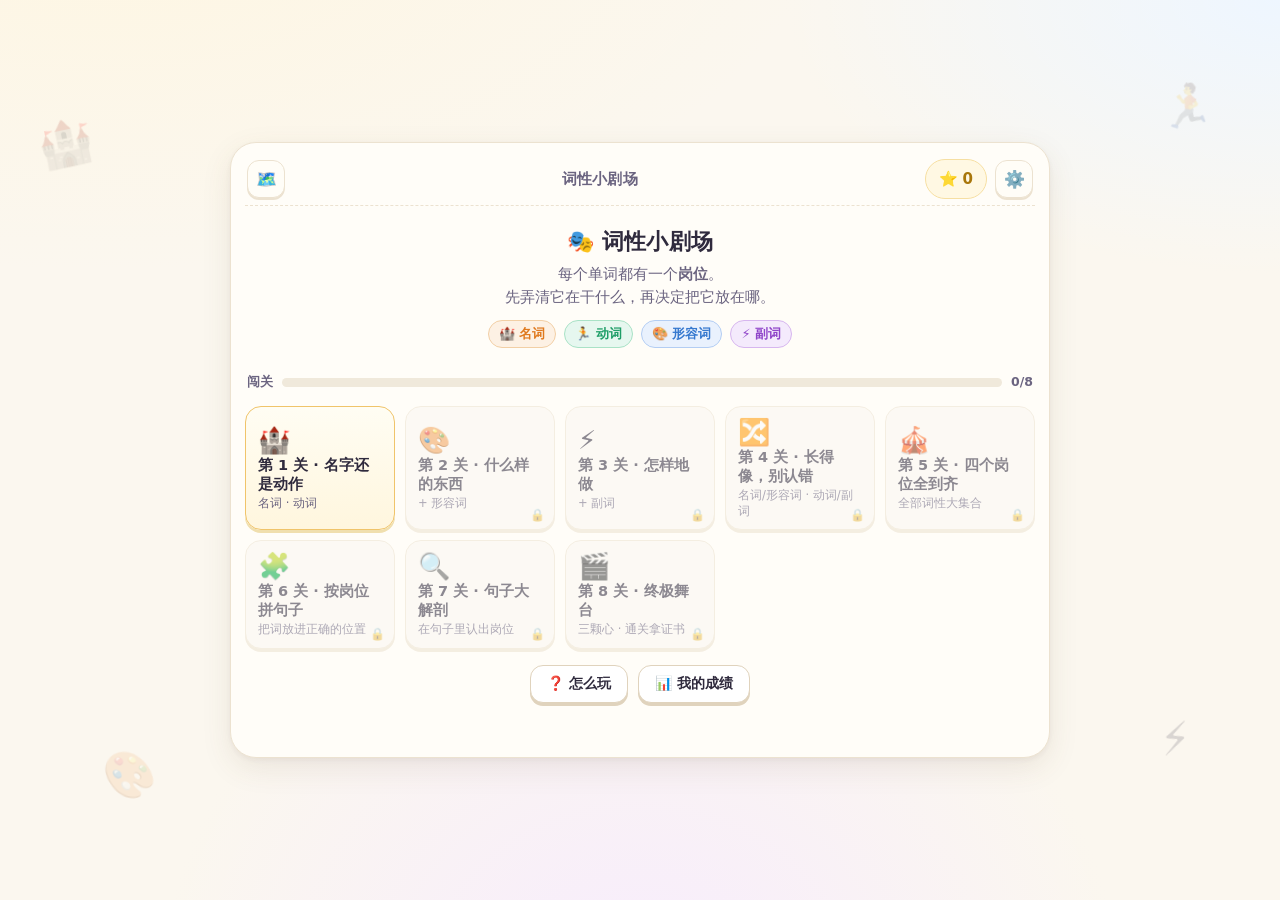
==== src/index.html @ 685d80a5 "词性小剧场：基于认知负荷与交替实例原则的小学英语词性闯关游戏" ====
<!DOCTYPE html>
<html lang="zh-CN">
<head>
<meta charset="UTF-8">
<meta name="viewport" content="width=device-width, initial-scale=1.0, viewport-fit=cover">
<meta name="theme-color" content="#fbf7ef">
<title>词性小剧场 · 小学生英语词性互动游戏</title>
<meta name="description" content="用认知负荷理论与交替实例原则设计的英语词性学习游戏：名词、动词、形容词、副词，玩着玩着就会了。">
<meta name="apple-mobile-web-app-capable" content="yes">
<meta name="apple-mobile-web-app-status-bar-style" content="default">
<link rel="icon" href="data:image/svg+xml,<svg xmlns='http://www.w3.org/2000/svg' viewBox='0 0 100 100'><text y='.9em' font-size='90'>🎭</text></svg>">
<link rel="stylesheet" href="style.css">
</head>
<body>
<div class="bg-deco" aria-hidden="true"><span>🏰</span><span>🏃</span><span>🎨</span><span>⚡</span></div>

<main class="app">
  <header class="topbar">
    <button class="ghost-btn" id="btnHome" title="回到地图" aria-label="回到地图">🗺️</button>
    <div class="ttl" id="ttl">词性小剧场</div>
    <div class="hearts" id="hearts" hidden aria-label="剩余爱心"></div>
    <div class="stars" id="stars" aria-label="星星数">⭐ <span id="starNum">0</span></div>
    <button class="ghost-btn" id="btnSet" title="设置" aria-label="设置">⚙️</button>
  </header>

  <section class="stage" id="stage" aria-live="polite"></section>
  <div class="hint" id="hint" aria-live="polite"></div>
</main>

<div id="sheetRoot"></div>
<div class="toast" id="toast" role="status" aria-live="polite"></div>

<script src="app.js"></script>
</body>
</html>
---- src/style.css ----
/* ============================================================
   词性小剧场 · Word Theater
   认知负荷理论 + 交替实例原则 的互动英语词性游戏
   ============================================================ */

:root{
  --ink:#2f2a3d;
  --sub:#6b6480;
  --paper:#fffdf8;
  --line:#ece2d0;
  --line-2:#e0d3bd;

  --n:#e07a1f;      /* 名词 orange */
  --n-bg:#fdf1e4;
  --n-line:#f2cfa5;

  --v:#1f9e68;      /* 动词 green */
  --v-bg:#e6f7ef;
  --v-line:#a9e2c6;

  --a:#3679cf;      /* 形容词 blue */
  --a-bg:#e9f1fd;
  --a-line:#b3cdf3;

  --d:#8f45c9;      /* 副词 purple */
  --d-bg:#f4eafc;
  --d-line:#d7b6ef;

  --gold:#f7b731;
  --gold-dark:#d99413;
  --red:#e5484d;
  --green:#22a06b;

  --shadow: 0 10px 30px rgba(96,74,52,.10), 0 2px 6px rgba(96,74,52,.06);
  --chunk: 0 4px 0 var(--line-2);

  --r-lg:26px;
  --r-md:18px;
  --r-sm:12px;
}

*{box-sizing:border-box;-webkit-tap-highlight-color:transparent}
html,body{margin:0;padding:0}

body{
  font-family:"PingFang SC","Hiragino Sans GB","Microsoft YaHei","Noto Sans SC",system-ui,-apple-system,sans-serif;
  color:var(--ink);
  background:
    radial-gradient(1200px 600px at 8% -10%, #fef6e2 0%, rgba(254,246,226,0) 60%),
    radial-gradient(900px 500px at 100% 0%, #eef6ff 0%, rgba(238,246,255,0) 55%),
    radial-gradient(800px 700px at 50% 110%, #f7ecfd 0%, rgba(247,236,253,0) 60%),
    #fbf7ef;
  min-height:100dvh;
  display:flex;
  align-items:center;
  justify-content:center;
  padding:14px;
  line-height:1.6;
  -webkit-font-smoothing:antialiased;
}

/* 背景小装饰 */
.bg-deco{position:fixed;inset:0;pointer-events:none;overflow:hidden;z-index:0}
.bg-deco span{position:absolute;font-size:44px;opacity:.16;filter:blur(.3px)}
.bg-deco span:nth-child(1){left:3%;top:12%;transform:rotate(-12deg)}
.bg-deco span:nth-child(2){right:5%;top:8%;transform:rotate(9deg)}
.bg-deco span:nth-child(3){left:8%;bottom:10%;transform:rotate(6deg)}
.bg-deco span:nth-child(4){right:7%;bottom:14%;transform:rotate(-8deg)}

.app{
  position:relative;z-index:1;
  width:100%;
  max-width:820px;
  background:var(--paper);
  border:1px solid var(--line);
  border-radius:var(--r-lg);
  box-shadow:var(--shadow);
  padding:14px 14px 16px;
  display:flex;
  flex-direction:column;
  gap:12px;
  overflow:hidden;
}

/* ---------------- 顶栏 ---------------- */
.topbar{
  display:flex;align-items:center;gap:8px;
  padding:2px 2px 6px;
  border-bottom:1px dashed var(--line);
}
.ttl{
  flex:1;text-align:center;
  font-weight:800;font-size:15px;letter-spacing:.3px;
  color:var(--sub);
  white-space:nowrap;overflow:hidden;text-overflow:ellipsis;
}
.ghost-btn{
  border:1px solid var(--line);
  background:#fffdf7;
  border-radius:12px;
  width:38px;height:38px;
  font-size:17px;line-height:1;
  cursor:pointer;
  box-shadow:0 2px 0 var(--line);
  transition:transform .12s ease, box-shadow .12s ease, background .12s;
  flex:none;
}
.ghost-btn:hover{background:#fff;transform:translateY(-1px)}
.ghost-btn:active{transform:translateY(1px);box-shadow:0 1px 0 var(--line)}
.stars{
  display:flex;align-items:center;gap:5px;
  font-weight:800;font-size:15px;color:#a8760a;
  background:#fff8e3;border:1px solid #f6dfa2;
  padding:7px 13px;border-radius:999px;
  flex:none;
  transition:transform .2s;
}
.stars.pop{transform:scale(1.18)}
.hearts{
  display:flex;align-items:center;gap:1px;flex:none;
  font-size:13px;line-height:1;
  padding:0 1px;
}
.hearts span{transition:transform .25s, opacity .25s, filter .25s}
.hearts span.gone{opacity:.3;filter:grayscale(1) opacity(.55);transform:scale(.78)}
.hearts.pop{animation:pop .35s}

/* ---------------- 舞台 ---------------- */
.stage{
  min-height:430px;
  display:flex;flex-direction:column;
  gap:12px;
  animation:fadeUp .34s cubic-bezier(.2,.9,.3,1.05);
}
@keyframes fadeUp{from{opacity:0;transform:translateY(14px)}to{opacity:1;transform:none}}

.hint{
  min-height:26px;
  text-align:center;
  font-size:13.5px;color:var(--sub);
}
.hint b{color:var(--ink)}

/* ---------------- 通用文字 ---------------- */
.h2{font-size:19px;font-weight:800;margin:0;letter-spacing:.2px}
.h3{font-size:16px;font-weight:800;margin:0}
.lead{font-size:14.5px;color:var(--sub);margin:0}
.center{text-align:center}
.row{display:flex;align-items:center;gap:10px;flex-wrap:wrap}
.row.center{justify-content:center}
.spacer{flex:1}
.mono-num{font-variant-numeric:tabular-nums}

/* ---------------- 角色徽章 ---------------- */
.role{
  display:inline-flex;align-items:center;gap:5px;
  font-weight:800;font-size:13px;
  padding:3px 10px;border-radius:999px;
  border:1.5px solid transparent;
  white-space:nowrap;
}
.role.n{color:var(--n);background:var(--n-bg);border-color:var(--n-line)}
.role.v{color:var(--v);background:var(--v-bg);border-color:var(--v-line)}
.role.a{color:var(--a);background:var(--a-bg);border-color:var(--a-line)}
.role.d{color:var(--d);background:var(--d-bg);border-color:var(--d-line)}

/* ---------------- 主按钮 ---------------- */
.btn{
  border:none;cursor:pointer;
  font-family:inherit;font-weight:800;font-size:16px;
  color:#fff;
  background:linear-gradient(180deg,#ffca49,#f2ad1d);
  padding:13px 26px;border-radius:16px;
  box-shadow:0 4px 0 #cf8e10, 0 8px 18px rgba(207,142,16,.22);
  transition:transform .1s ease, box-shadow .1s ease, filter .15s;
}
.btn:hover{filter:brightness(1.04)}
.btn:active{transform:translateY(3px);box-shadow:0 1px 0 #cf8e10}
.btn[disabled]{opacity:.45;box-shadow:0 4px 0 #cf8e10;cursor:not-allowed;filter:grayscale(.35)}
.btn.ghost{
  background:#fff;color:var(--ink);
  border:1.5px solid var(--line-2);
  box-shadow:0 3px 0 var(--line-2);
  font-size:14.5px;padding:10px 18px;
}
.btn.ghost:active{box-shadow:0 1px 0 var(--line-2)}
.btn.small{font-size:14px;padding:9px 16px;border-radius:13px}
.btn:focus-visible,.ghost-btn:focus-visible,.wcard:focus-visible,.bucket:focus-visible,.chip:focus-visible,.opt:focus-visible{
  outline:3px solid #7ab7ff;outline-offset:3px;
}

/* ---------------- 卡片外壳 ---------------- */
.panel{
  background:#fff;
  border:1.5px solid var(--line);
  border-radius:var(--r-md);
  padding:14px;
  box-shadow:0 2px 0 var(--line);
}

/* ---------------- 关卡地图 ---------------- */
.map-grid{display:grid;grid-template-columns:repeat(auto-fill,minmax(150px,1fr));gap:10px}
.map-item{
  position:relative;
  text-align:left;cursor:pointer;
  font-family:inherit;
  background:#fff;border:1.5px solid var(--line);
  border-radius:16px;padding:12px 12px 10px;
  box-shadow:0 3px 0 var(--line);
  transition:transform .12s ease, box-shadow .12s, border-color .12s;
  color:var(--ink);
}
.map-item:hover{transform:translateY(-2px);box-shadow:0 6px 0 var(--line)}
.map-item:active{transform:translateY(1px);box-shadow:0 1px 0 var(--line)}
.map-item .mi-emoji{font-size:26px;line-height:1}
.map-item .mi-name{font-weight:800;font-size:14.5px;margin-top:3px}
.map-item .mi-desc{font-size:11.5px;color:var(--sub);margin-top:2px;line-height:1.35}
.map-item .mi-stars{position:absolute;top:8px;right:10px;font-size:12px;color:var(--gold-dark);font-weight:800}
.map-item.done{border-color:#cfe9d9;background:linear-gradient(180deg,#fbfffd,#f2fbf6)}
.map-item.locked{opacity:.55;cursor:not-allowed;background:#faf7f1}
.map-item.current{border-color:#f0c46a;background:linear-gradient(180deg,#fffdf3,#fff6de);box-shadow:0 3px 0 #f0dfae}
.map-item .lock{position:absolute;right:9px;bottom:7px;font-size:12px;opacity:.7}

/* ---------------- 单词卡 ---------------- */
.pool{
  display:grid;grid-template-columns:repeat(4,minmax(0,1fr));
  gap:9px;min-height:60px;
  padding:10px;border-radius:var(--r-md);
  background:repeating-linear-gradient(45deg,#fdfbf5,#fdfbf5 10px,#faf5ea 10px,#faf5ea 20px);
  border:1.5px dashed var(--line-2);
}
.wcard{
  position:relative;
  font-family:inherit;color:var(--ink);
  background:#fff;border:1.5px solid var(--line-2);
  border-radius:14px;padding:9px 6px 7px;
  text-align:center;cursor:pointer;
  box-shadow:0 3px 0 #e7dbc7;
  transition:transform .12s ease, box-shadow .12s, border-color .12s, background .12s;
  display:flex;flex-direction:column;align-items:center;gap:1px;
  min-height:76px;justify-content:center;
}
.wcard:hover{transform:translateY(-2px);box-shadow:0 5px 0 #e7dbc7}
.wcard:active{transform:translateY(1px);box-shadow:0 1px 0 #e7dbc7}
.wcard .wc-emoji{font-size:22px;line-height:1.1}
.wcard .wc-en{font-weight:800;font-size:16px;letter-spacing:.2px;max-width:100%;overflow-wrap:anywhere}
.wcard .wc-zh{font-size:11.5px;color:var(--sub);line-height:1.2}
.wcard.sel{
  border-color:#f0ad2b;background:#fffaec;
  box-shadow:0 0 0 3px #ffe9b5, 0 4px 0 #ecd39a;
  transform:translateY(-3px) scale(1.03);
}
.wcard.used{opacity:.28;pointer-events:none;filter:grayscale(.5)}
.wcard.wrong{animation:shake .38s}
.wcard.ok{animation:pop .32s}
@keyframes shake{
  0%,100%{transform:translateX(0)}
  20%{transform:translateX(-7px) rotate(-2deg)}
  45%{transform:translateX(6px) rotate(2deg)}
  70%{transform:translateX(-4px)}
}
@keyframes pop{0%{transform:scale(1)}45%{transform:scale(1.14)}100%{transform:scale(1)}}

/* ---------------- 分类桶 ---------------- */
.buckets{display:grid;grid-template-columns:1fr 1fr;gap:10px}
.buckets.one-col{grid-template-columns:1fr}
.bucket{
  border-radius:var(--r-md);
  border:2px dashed var(--line-2);
  background:#fff;
  padding:10px;
  min-height:112px;
  cursor:pointer;
  font-family:inherit;color:inherit;text-align:left;
  transition:border-color .15s, background .15s, transform .12s;
  display:flex;flex-direction:column;gap:7px;
}
.bucket:hover{transform:translateY(-1px)}
.bucket .b-head{display:flex;align-items:center;gap:6px;font-weight:800;font-size:14px}
.bucket .b-count{margin-left:auto;font-size:12px;font-weight:700;color:var(--sub)}
.bucket .b-items{display:flex;flex-wrap:wrap;gap:6px;align-content:flex-start;min-height:34px}
.bucket.b-n{border-color:var(--n-line);background:linear-gradient(180deg,#fffaf5,var(--n-bg))}
.bucket.b-v{border-color:var(--v-line);background:linear-gradient(180deg,#f7fffb,var(--v-bg))}
.bucket.b-a{border-color:var(--a-line);background:linear-gradient(180deg,#f9fcff,var(--a-bg))}
.bucket.b-d{border-color:var(--d-line);background:linear-gradient(180deg,#fdf9ff,var(--d-bg))}
.bucket.flash{animation:pop .4s}
.bucket.hintable{border-style:solid}
.mini{
  display:inline-flex;align-items:center;gap:4px;
  font-size:12.5px;font-weight:700;
  padding:4px 9px;border-radius:10px;
  background:#fff;border:1.5px solid var(--line-2);
  animation:pop .3s;
}
.mini.n{border-color:var(--n-line);color:var(--n);background:#fff}
.mini.v{border-color:var(--v-line);color:var(--v)}
.mini.a{border-color:var(--a-line);color:var(--a)}
.mini.d{border-color:var(--d-line);color:var(--d)}

/* ---------------- 句子拼装 ---------------- */
.sentence{
  display:flex;align-items:center;justify-content:center;
  gap:8px;flex-wrap:wrap;
  padding:14px 10px;
  border-radius:var(--r-md);
  background:linear-gradient(180deg,#fffdf6,#fff9ea);
  border:1.5px solid #f3e6c9;
}
.slot{
  min-width:118px;min-height:72px;
  border:2.5px dashed #ddcba6;
  border-radius:14px;
  background:#fff;
  display:flex;flex-direction:column;align-items:center;justify-content:center;
  padding:6px 10px;cursor:pointer;
  transition:border-color .15s, background .15s, transform .12s;
  font-family:inherit;color:var(--ink);
}
.slot .s-ph{font-size:12px;color:#b6a687;font-weight:700}
.slot .s-lab{font-size:10.5px;color:#c0b193;margin-top:2px}
.slot:hover{background:#fffaee}
.slot.filled{border-style:solid;border-color:#f0c46a;background:#fffdf4;box-shadow:0 3px 0 #f3e6c9}
.slot.filled .s-en{font-weight:800;font-size:17px}
.slot.filled .s-zh{font-size:11.5px;color:var(--sub)}
.slot.ok{border-color:var(--green);background:#f2fcf7;box-shadow:0 3px 0 #cbeadd}
.slot.bad{animation:shake .4s;border-color:var(--red);background:#fff5f5}
.plus{font-size:20px;color:#cbb894;font-weight:800}

.stage-scene{
  position:relative;
  height:150px;
  border-radius:var(--r-md);
  background:linear-gradient(180deg,#eef7ff,#f8fcff 65%,#f0f8ee);
  border:1.5px solid #dbeaf6;
  overflow:hidden;
  display:flex;align-items:center;justify-content:center;
}
.scene-actor{
  font-size:44px;line-height:1;
  position:absolute;bottom:34px;left:12%;
  transition:transform .4s cubic-bezier(.4,1.4,.5,1), font-size .3s, filter .3s;
  transform-origin:center bottom;
}
.scene-ground{
  position:absolute;left:0;right:0;bottom:26px;height:3px;
  background:repeating-linear-gradient(90deg,#cfe3d2 0 10px,transparent 10px 20px);
}
.scene-label{
  position:absolute;top:9px;left:12px;
  font-size:12px;font-weight:700;color:#7899b5;
  background:#ffffffee;border-radius:999px;padding:2px 10px;
}
.scene-sentence{
  position:absolute;bottom:8px;left:0;right:0;text-align:center;
  font-weight:800;font-size:17px;color:#2f5f80;letter-spacing:.3px;
}
.scene-sentence .hl-n{color:var(--n)}
.scene-sentence .hl-v{color:var(--v)}
.scene-sentence .hl-a{color:var(--a)}
.scene-sentence .hl-d{color:var(--d)}

@keyframes walkFast{0%{transform:translateX(0)}100%{transform:translateX(360px)}}
@keyframes walkSlow{0%{transform:translateX(0)}100%{transform:translateX(300px)}}
@keyframes hop{0%,100%{transform:translateY(0)}50%{transform:translateY(-26px)}}
.act-fast{animation:walkFast 1.5s linear forwards}
.act-slow{animation:walkSlow 4.2s linear forwards}
.act-jump{animation:hop .7s ease-in-out 2}

/* ---------------- 选择题 ---------------- */
.opts{display:grid;gap:9px}
.opts.two{grid-template-columns:1fr 1fr}
.opt{
  font-family:inherit;color:var(--ink);text-align:left;
  background:#fff;border:1.5px solid var(--line-2);
  border-radius:14px;padding:13px 15px;
  cursor:pointer;font-size:16px;font-weight:700;
  box-shadow:0 3px 0 var(--line-2);
  transition:transform .12s, box-shadow .12s, border-color .12s, background .12s;
  display:flex;align-items:center;gap:9px;
}
.opt:hover{transform:translateY(-1px);box-shadow:0 5px 0 var(--line-2)}
.opt:active{transform:translateY(2px);box-shadow:0 1px 0 var(--line-2)}
.opt .o-key{
  flex:none;width:24px;height:24px;border-radius:8px;
  background:#f4efe4;color:#9c8b6d;
  display:grid;place-items:center;font-size:12.5px;font-weight:800;
}
.opt.right{border-color:var(--green);background:#f1fbf6;box-shadow:0 3px 0 #bfe6d5}
.opt.right .o-key{background:#d6f2e5;color:#1c7f57}
.opt.wrong{border-color:var(--red);background:#fff5f5;box-shadow:0 3px 0 #f2c6c7;animation:shake .38s}
.opt[disabled]{cursor:default}

/* ---------------- 句子解剖 ---------------- */
.chips{display:flex;flex-wrap:wrap;gap:8px;justify-content:center;padding:12px 8px;
  background:linear-gradient(180deg,#fffdf6,#fff9ea);border:1.5px solid #f3e6c9;border-radius:var(--r-md)}
.chip{
  font-family:inherit;font-size:19px;font-weight:800;color:var(--ink);
  background:#fff;border:1.5px solid var(--line-2);border-radius:12px;
  padding:8px 14px;cursor:pointer;
  box-shadow:0 3px 0 #e7dbc7;
  transition:transform .12s, box-shadow .12s, border-color .12s, background .12s;
  display:inline-flex;align-items:center;gap:6px;
}
.chip:hover{transform:translateY(-2px);box-shadow:0 5px 0 #e7dbc7}
.chip:active{transform:translateY(1px);box-shadow:0 1px 0 #e7dbc7}
.chip .c-tag{font-size:10.5px;font-weight:800;padding:1px 6px;border-radius:999px;background:#f4efe4;color:#a3906e}
.chip.found{cursor:default;transform:none}
.chip.found.n{border-color:var(--n);background:var(--n-bg);box-shadow:0 3px 0 var(--n-line)}
.chip.found.v{border-color:var(--v);background:var(--v-bg);box-shadow:0 3px 0 var(--v-line)}
.chip.found.a{border-color:var(--a);background:var(--a-bg);box-shadow:0 3px 0 var(--a-line)}
.chip.found.d{border-color:var(--d);background:var(--d-bg);box-shadow:0 3px 0 var(--d-line)}
.chip.found.n .c-tag{background:var(--n);color:#fff}
.chip.found.v .c-tag{background:var(--v);color:#fff}
.chip.found.a .c-tag{background:var(--a);color:#fff}
.chip.found.d .c-tag{background:var(--d);color:#fff}
.chip.wrong{animation:shake .38s}

/* ---------------- 说明双卡 ---------------- */
.duo{display:grid;grid-template-columns:1fr 1fr;gap:10px}
.info-card{
  border-radius:var(--r-md);padding:13px;border:1.5px solid var(--line);
  background:#fff;display:flex;flex-direction:column;gap:7px;
}
.info-card.n{background:linear-gradient(180deg,#fffaf5,var(--n-bg));border-color:var(--n-line)}
.info-card.v{background:linear-gradient(180deg,#f7fffb,var(--v-bg));border-color:var(--v-line)}
.info-card.a{background:linear-gradient(180deg,#f9fcff,var(--a-bg));border-color:var(--a-line)}
.info-card.d{background:linear-gradient(180deg,#fdf9ff,var(--d-bg));border-color:var(--d-line)}
.info-card .ic-emoji{font-size:27px;line-height:1}
.info-card .ic-name{font-weight:800;font-size:15.5px;display:flex;align-items:center;gap:6px;flex-wrap:wrap}
.info-card .ic-ask{font-size:12.5px;color:var(--sub);line-height:1.45}
.eg-list{display:flex;flex-wrap:wrap;gap:6px}
.eg{
  font-family:inherit;cursor:pointer;color:var(--ink);
  background:#fffffff0;border:1.5px solid var(--line-2);border-radius:11px;
  padding:5px 10px;font-size:13.5px;font-weight:700;
  transition:transform .12s, box-shadow .12s;
  box-shadow:0 2px 0 #e7dbc7;
}
.eg:hover{transform:translateY(-1px);box-shadow:0 4px 0 #e7dbc7}
.eg:active{transform:translateY(1px);box-shadow:0 1px 0 #e7dbc7}

/* ---------------- 进度 ---------------- */
.bar-wrap{display:flex;align-items:center;gap:9px;font-size:12.5px;color:var(--sub);font-weight:700}
.bar{flex:1;height:9px;border-radius:999px;background:#f0e9db;overflow:hidden}
.bar>i{display:block;height:100%;width:0;border-radius:999px;
  background:linear-gradient(90deg,#ffd66b,#f5b02a);transition:width .35s cubic-bezier(.2,.9,.3,1)}

/* ---------------- 提示气泡 / 反馈 ---------------- */
.fb{
  border-radius:14px;padding:10px 14px;
  font-size:14px;font-weight:700;
  display:flex;align-items:center;gap:8px;
  animation:fadeUp .25s;
}
.fb.ok{background:#effaf3;border:1.5px solid #bfe7d3;color:#1a7d55}
.fb.bad{background:#fff6f4;border:1.5px solid #f6cfc9;color:#b8362b}
.fb.tip{background:#f6f9ff;border:1.5px solid #cfe0f7;color:#2c5a91;font-weight:600}

/* ---------------- 弹层 ---------------- */
.sheet{
  position:fixed;inset:0;z-index:60;
  background:rgba(47,42,61,.42);
  backdrop-filter:blur(3px);
  display:flex;align-items:center;justify-content:center;
  padding:16px;
  animation:fadeIn .2s;
}
@keyframes fadeIn{from{opacity:0}to{opacity:1}}
.sheet-card{
  background:var(--paper);
  border-radius:24px;
  padding:22px 20px;
  width:100%;max-width:420px;
  text-align:center;
  box-shadow:0 24px 60px rgba(47,42,61,.3);
  animation:popIn .32s cubic-bezier(.2,1.3,.4,1);
  max-height:88dvh;overflow:auto;
}
@keyframes popIn{from{transform:scale(.88) translateY(14px);opacity:0}to{transform:none;opacity:1}}
.sheet-card .big{font-size:46px;line-height:1}
.sheet-card h3{margin:8px 0 4px;font-size:19px}
.sheet-card p{margin:0;font-size:14px;color:var(--sub)}

.toast{
  position:fixed;left:50%;bottom:24px;transform:translate(-50%,20px);
  background:#2f2a3d;color:#fff;font-size:14px;font-weight:700;
  padding:10px 18px;border-radius:999px;z-index:80;
  opacity:0;pointer-events:none;transition:opacity .22s, transform .22s;
  max-width:88vw;text-align:center;
}
.toast.show{opacity:1;transform:translate(-50%,0)}

/* ---------------- 道具 / 证书 ---------------- */
.props{display:grid;grid-template-columns:repeat(4,58px);gap:10px 14px;justify-content:center;padding:8px 0}
.prop{
  width:58px;height:58px;border-radius:16px;
  background:#fff;border:1.5px solid var(--line);
  display:grid;place-items:center;font-size:26px;
  box-shadow:0 3px 0 var(--line);
  animation:pop .45s;
}
.prop.empty{opacity:.32;filter:grayscale(1);box-shadow:none;background:#faf7f1}
.cert{
  background:linear-gradient(180deg,#fffdf4,#fff5dc);
  border:3px double #e5c67a;border-radius:18px;padding:18px 16px;
}
.cert .ct-title{font-size:13px;letter-spacing:2px;color:#b08831;font-weight:800}
.cert .ct-name{font-size:22px;font-weight:900;margin:6px 0 2px}
.cert .ct-desc{font-size:12.5px;color:#8a7653}
input.nameInput{
  font-family:inherit;font-size:16px;font-weight:700;color:var(--ink);
  border:1.5px solid var(--line-2);border-radius:12px;
  padding:10px 14px;width:100%;text-align:center;background:#fff;
}
input.nameInput:focus{outline:3px solid #ffe0a3;outline-offset:1px}

/* ---------------- 尺寸适配 ---------------- */
@media (max-width:560px){
  body{padding:8px}
  .app{padding:11px 10px 12px;border-radius:20px;gap:10px}
  .stage{min-height:400px}
  .h2{font-size:17.5px}
  .ttl{font-size:13.5px}
  .ghost-btn{width:34px;height:34px;font-size:15px}
  .stars{font-size:13.5px;padding:6px 10px}
  .pool{grid-template-columns:repeat(4,minmax(0,1fr));gap:7px;padding:8px}
  .wcard{min-height:70px;padding:7px 4px 6px}
  .wcard .wc-en{font-size:14.5px}
  .buckets{gap:8px}
  .bucket{padding:8px;min-height:104px}
  .slot{min-width:96px;min-height:64px}
  .chip{font-size:17px;padding:7px 11px}
  .opt{font-size:15px;padding:11px 12px}
  .map-grid{grid-template-columns:1fr 1fr}
  .stage-scene{height:132px}
  .scene-actor{font-size:38px}
}
@media (max-width:380px){
  .pool{grid-template-columns:repeat(4,minmax(0,1fr));gap:6px;padding:7px}
  .wcard .wc-en{font-size:13.5px}
  .duo{grid-template-columns:1fr}
  .buckets{grid-template-columns:1fr}
}
@media (prefers-reduced-motion: reduce){
  *{animation-duration:.001s !important;transition-duration:.001s !important}
  .stage{animation:none}
}

/* ---------------- 补充：静态词 / 功能词 ---------------- */
.wstatic{
  font-weight:800;font-size:17px;color:#8a7f6b;
  padding:0 2px;
}
.fnw{
  font-size:18px;font-weight:700;color:#b9ab95;
  padding:8px 4px;
}
.bucket .b-head small{font-size:11px;font-weight:700;color:var(--sub);margin-left:0;opacity:.9}

/* ---------------- 拼句子场景（第 6 关） ---------------- */
.build-scene{
  position:relative;
  border-radius:var(--r-md);
  background:linear-gradient(180deg,#eef7ff,#f9fcff 60%,#f2f9ef);
  border:1.5px solid #dbeaf6;
  padding:10px 10px 12px;
  overflow:hidden;
}
.bs-top{display:flex;align-items:center;gap:9px;margin-bottom:8px}
.bs-actor{
  font-size:27px;line-height:1;flex:none;
  display:inline-flex;align-items:center;justify-content:center;
  width:42px;height:42px;border-radius:12px;
  background:#ffffffcc;border:1.5px solid #dbeaf6;
  transform-origin:center bottom;
}
.bs-goal{font-size:12.5px;font-weight:700;color:#7899b5;line-height:1.35}
.bs-goal b{color:#4a7fa6}
.bs-read{
  margin-top:8px;min-height:0;text-align:center;
  font-weight:800;font-size:16px;color:#2f5f80;letter-spacing:.4px;
  opacity:0;transition:opacity .25s;
}
.bs-read.on{opacity:1;min-height:22px}
.bs-read .hl-n{color:var(--n)}
.bs-read .hl-v{color:var(--v)}
.bs-read .hl-a{color:var(--a)}
.bs-read .hl-d{color:var(--d)}
.bs-actor.act-fast{animation:bsWalkFast 1.4s linear forwards}
.bs-actor.act-slow{animation:bsWalkSlow 3.2s linear forwards}
.bs-actor.act-jump{animation:hop .7s ease-in-out 2}
@keyframes bsWalkFast{0%{transform:translateX(0)}100%{transform:translateX(250px)}}
@keyframes bsWalkSlow{0%{transform:translateX(0)}100%{transform:translateX(190px)}}
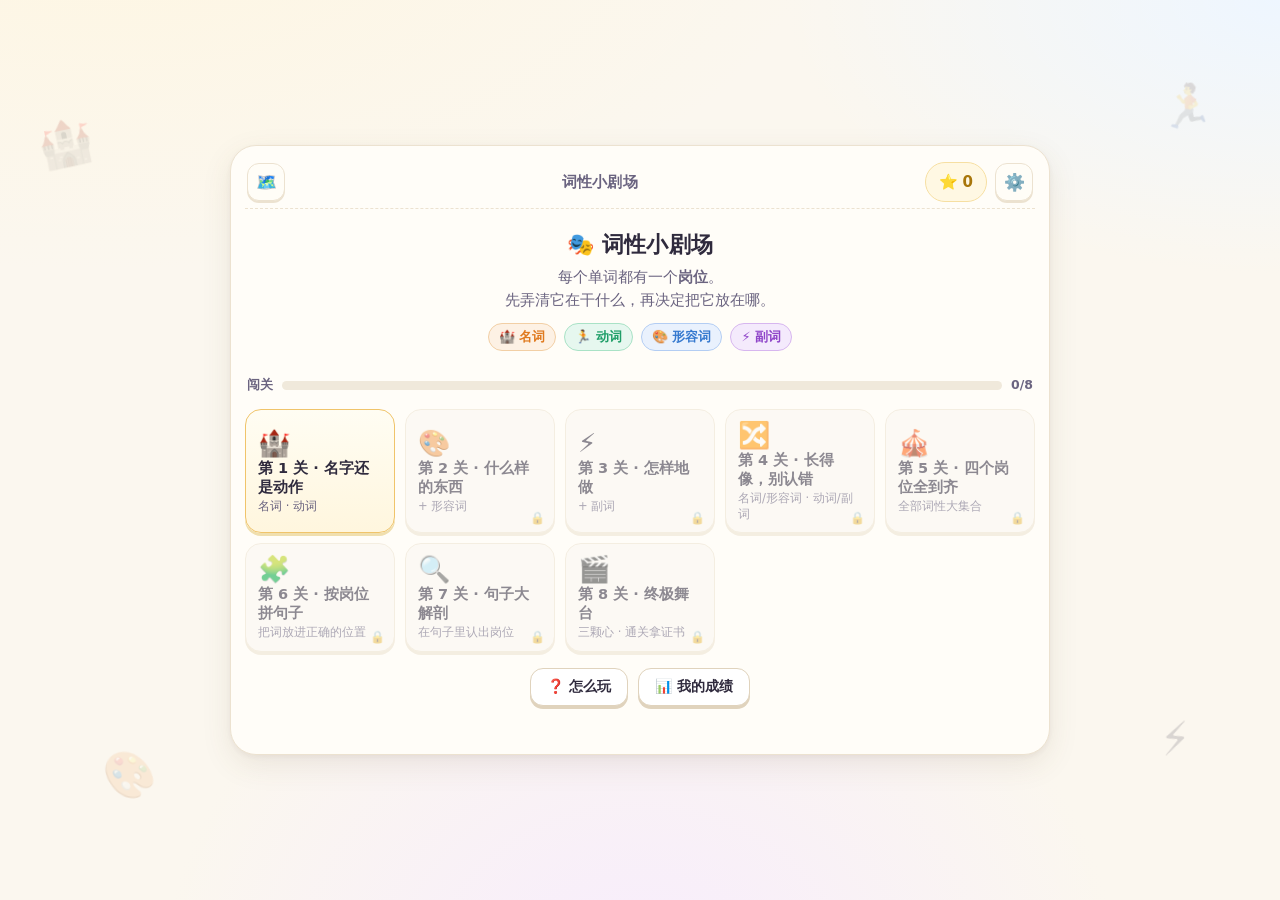
==== commit 53220be1: "修 bug：爱心逐次结算、错误徽章去重、提示紧贴题目；布局改 4 列与拼句场景" ====
--- a/src/index.html
+++ b/src/index.html
@@ -23,8 +23,10 @@
     <button class="ghost-btn" id="btnSet" title="设置" aria-label="设置">⚙️</button>
   </header>
 
-  <section class="stage" id="stage" aria-live="polite"></section>
-  <div class="hint" id="hint" aria-live="polite"></div>
+  <section class="stage" id="stage" aria-live="polite">
+    <div class="stage-body" id="stageBody"></div>
+    <div class="hint" id="hint" aria-live="polite"></div>
+  </section>
 </main>
 
 <div id="sheetRoot"></div>
--- a/src/style.css
+++ b/src/style.css
@@ -129,15 +129,19 @@
 .stage{
   min-height:430px;
   display:flex;flex-direction:column;
-  gap:12px;
+  gap:10px;
+  flex:0 0 auto;
   animation:fadeUp .34s cubic-bezier(.2,.9,.3,1.05);
 }
+.stage-body{display:flex;flex-direction:column;gap:12px;min-height:0}
 @keyframes fadeUp{from{opacity:0;transform:translateY(14px)}to{opacity:1;transform:none}}
 
 .hint{
   min-height:26px;
+  margin-top:-4px;
   text-align:center;
   font-size:13.5px;color:var(--sub);
+  transition:color .2s;
 }
 .hint b{color:var(--ink)}
 
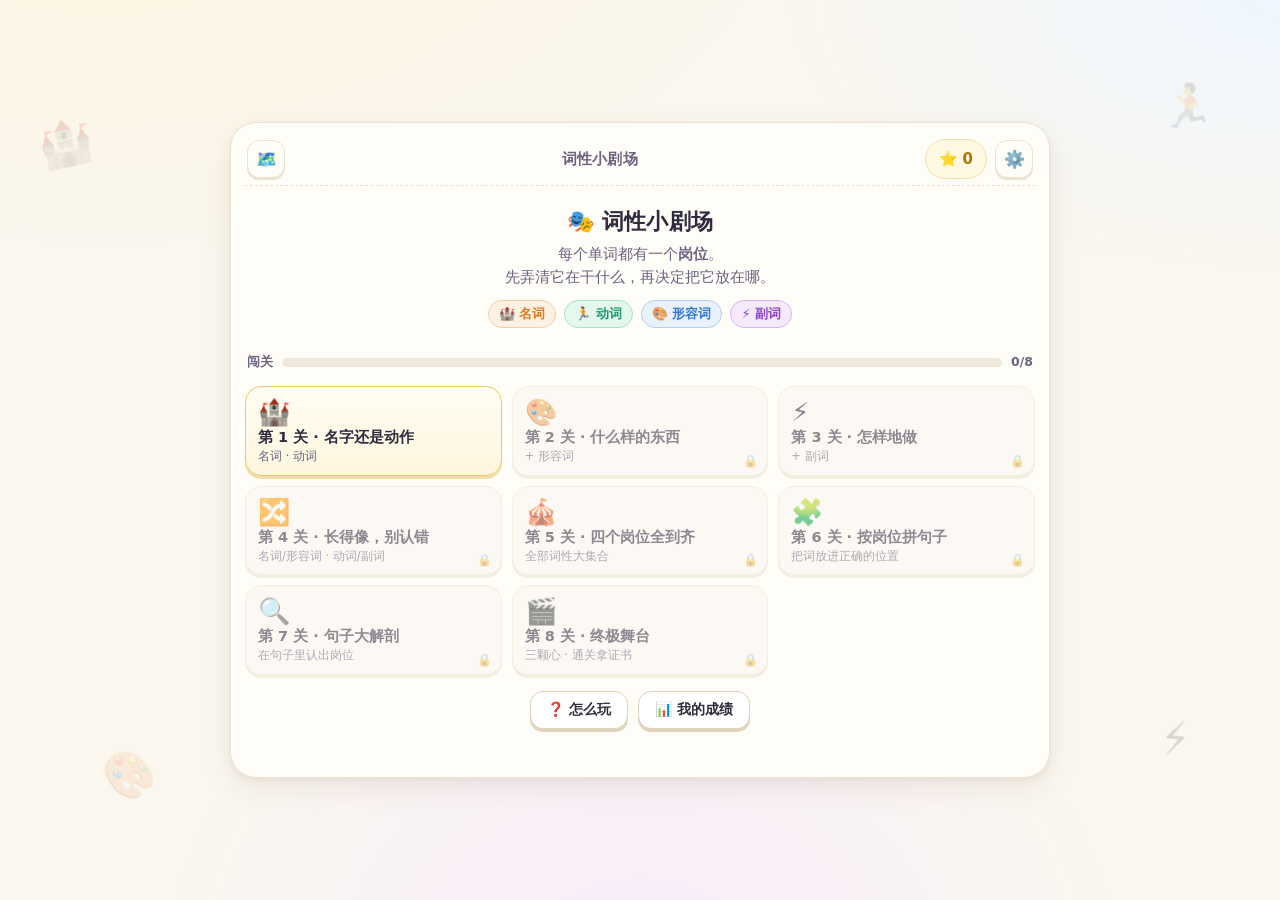
==== commit e05594e0: "地图改 2/3 列自适应 + 分享卡片 meta" ====
--- a/src/index.html
+++ b/src/index.html
@@ -8,6 +8,10 @@
 <meta name="description" content="用认知负荷理论与交替实例原则设计的英语词性学习游戏：名词、动词、形容词、副词，玩着玩着就会了。">
 <meta name="apple-mobile-web-app-capable" content="yes">
 <meta name="apple-mobile-web-app-status-bar-style" content="default">
+<meta property="og:type" content="website">
+<meta property="og:title" content="词性小剧场 · 小学生英语词性互动游戏">
+<meta property="og:description" content="名词、动词、形容词、副词四个角色各守一个岗位，8 关闯下来就会区分了。按认知负荷理论与交替实例原则设计。">
+<meta name="twitter:card" content="summary_large_image">
 <link rel="icon" href="data:image/svg+xml,<svg xmlns='http://www.w3.org/2000/svg' viewBox='0 0 100 100'><text y='.9em' font-size='90'>🎭</text></svg>">
 <link rel="stylesheet" href="style.css">
 </head>
--- a/src/style.css
+++ b/src/style.css
@@ -203,7 +203,8 @@
 }
 
 /* ---------------- 关卡地图 ---------------- */
-.map-grid{display:grid;grid-template-columns:repeat(auto-fill,minmax(150px,1fr));gap:10px}
+.map-grid{display:grid;grid-template-columns:repeat(2,minmax(0,1fr));gap:10px}
+@media (min-width:700px){ .map-grid{grid-template-columns:repeat(3,minmax(0,1fr))} }
 .map-item{
   position:relative;
   text-align:left;cursor:pointer;
@@ -280,7 +281,8 @@
   display:flex;flex-direction:column;gap:7px;
 }
 .bucket:hover{transform:translateY(-1px)}
-.bucket .b-head{display:flex;align-items:center;gap:6px;font-weight:800;font-size:14px}
+.bucket .b-head{display:flex;align-items:center;gap:6px;flex-wrap:wrap;font-weight:800;font-size:14px}
+.bucket .b-head .b-name{white-space:nowrap}
 .bucket .b-count{margin-left:auto;font-size:12px;font-weight:700;color:var(--sub)}
 .bucket .b-items{display:flex;flex-wrap:wrap;gap:6px;align-content:flex-start;min-height:34px}
 .bucket.b-n{border-color:var(--n-line);background:linear-gradient(180deg,#fffaf5,var(--n-bg))}
@@ -543,7 +545,10 @@
   .pool{grid-template-columns:repeat(4,minmax(0,1fr));gap:6px;padding:7px}
   .wcard .wc-en{font-size:13.5px}
   .duo{grid-template-columns:1fr}
-  .buckets{grid-template-columns:1fr}
+  .ttl{font-size:12.5px}
+  .bucket .b-head{font-size:13px;gap:4px}
+  .bucket .b-head small{font-size:10px;order:2;flex:1 1 100%;margin:1px 0 0;white-space:nowrap}
+  .bucket .b-count{font-size:11px}
 }
 @media (prefers-reduced-motion: reduce){
   *{animation-duration:.001s !important;transition-duration:.001s !important}
